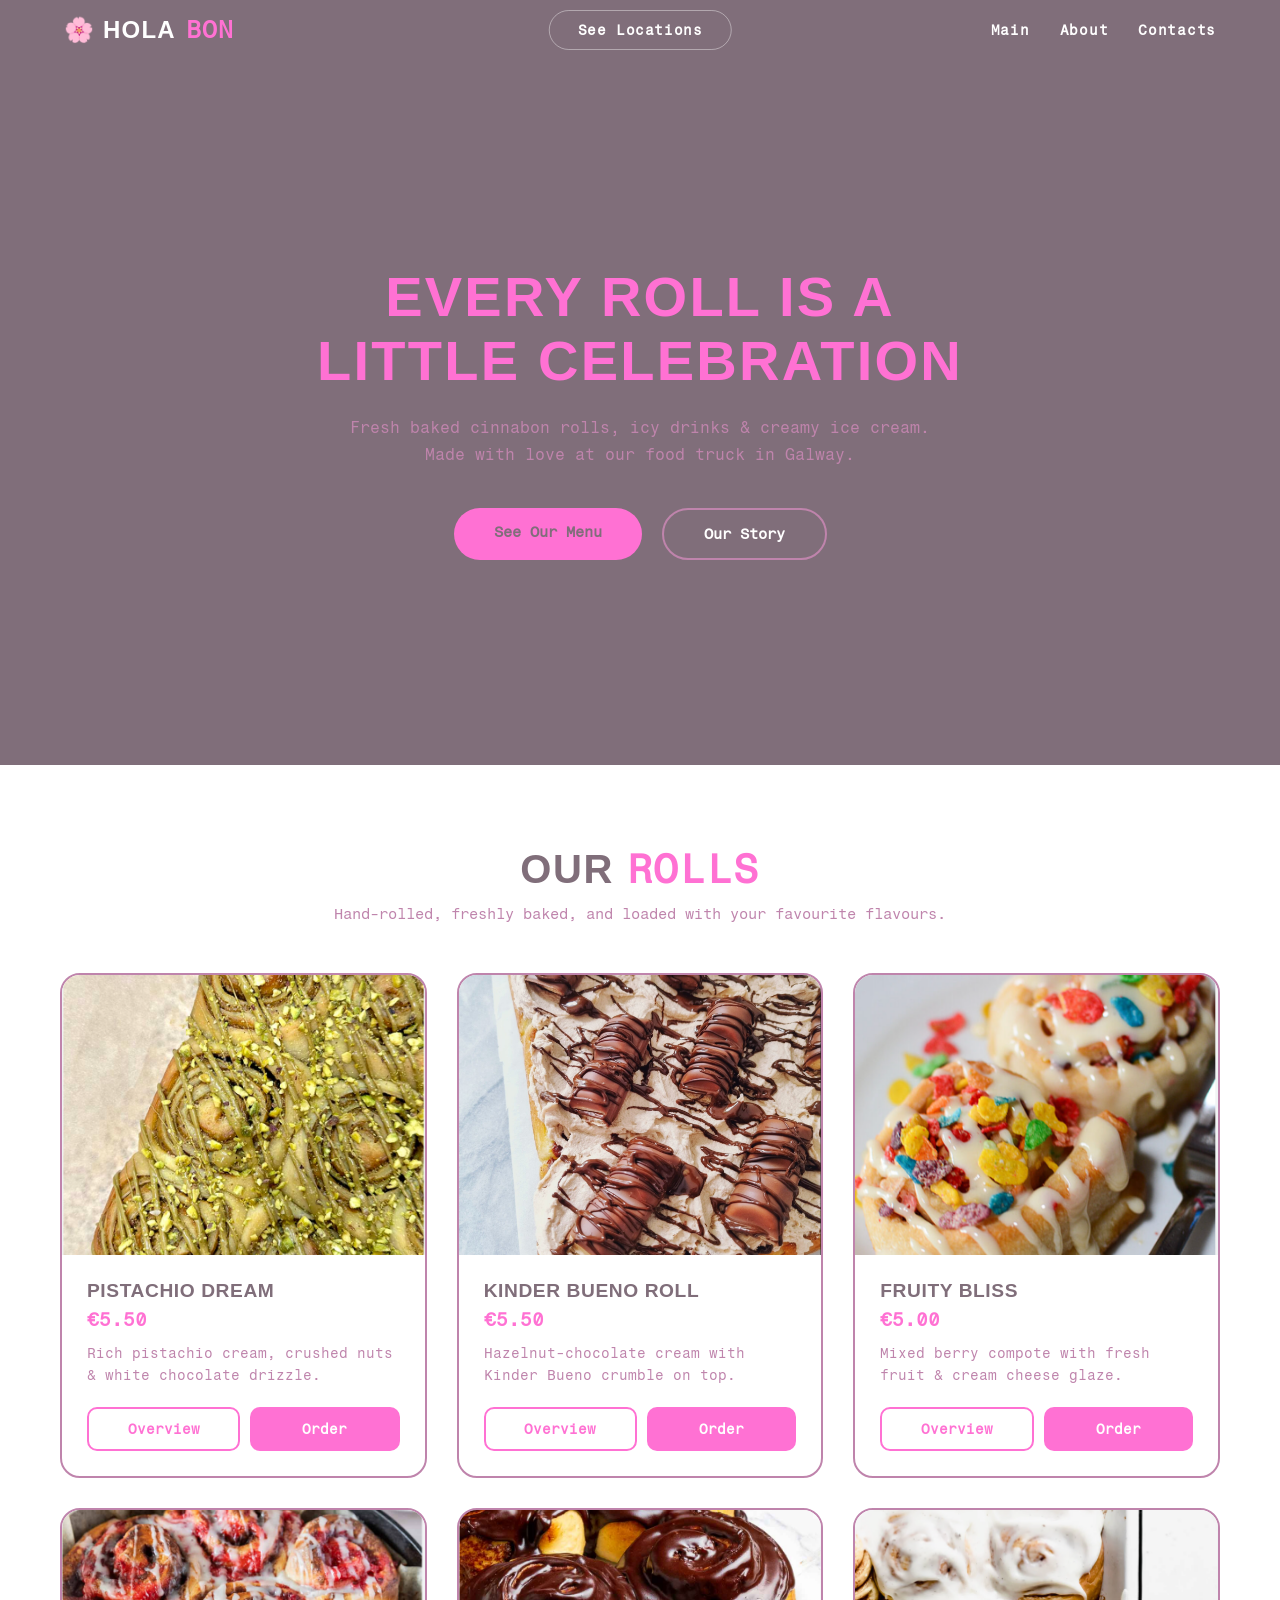
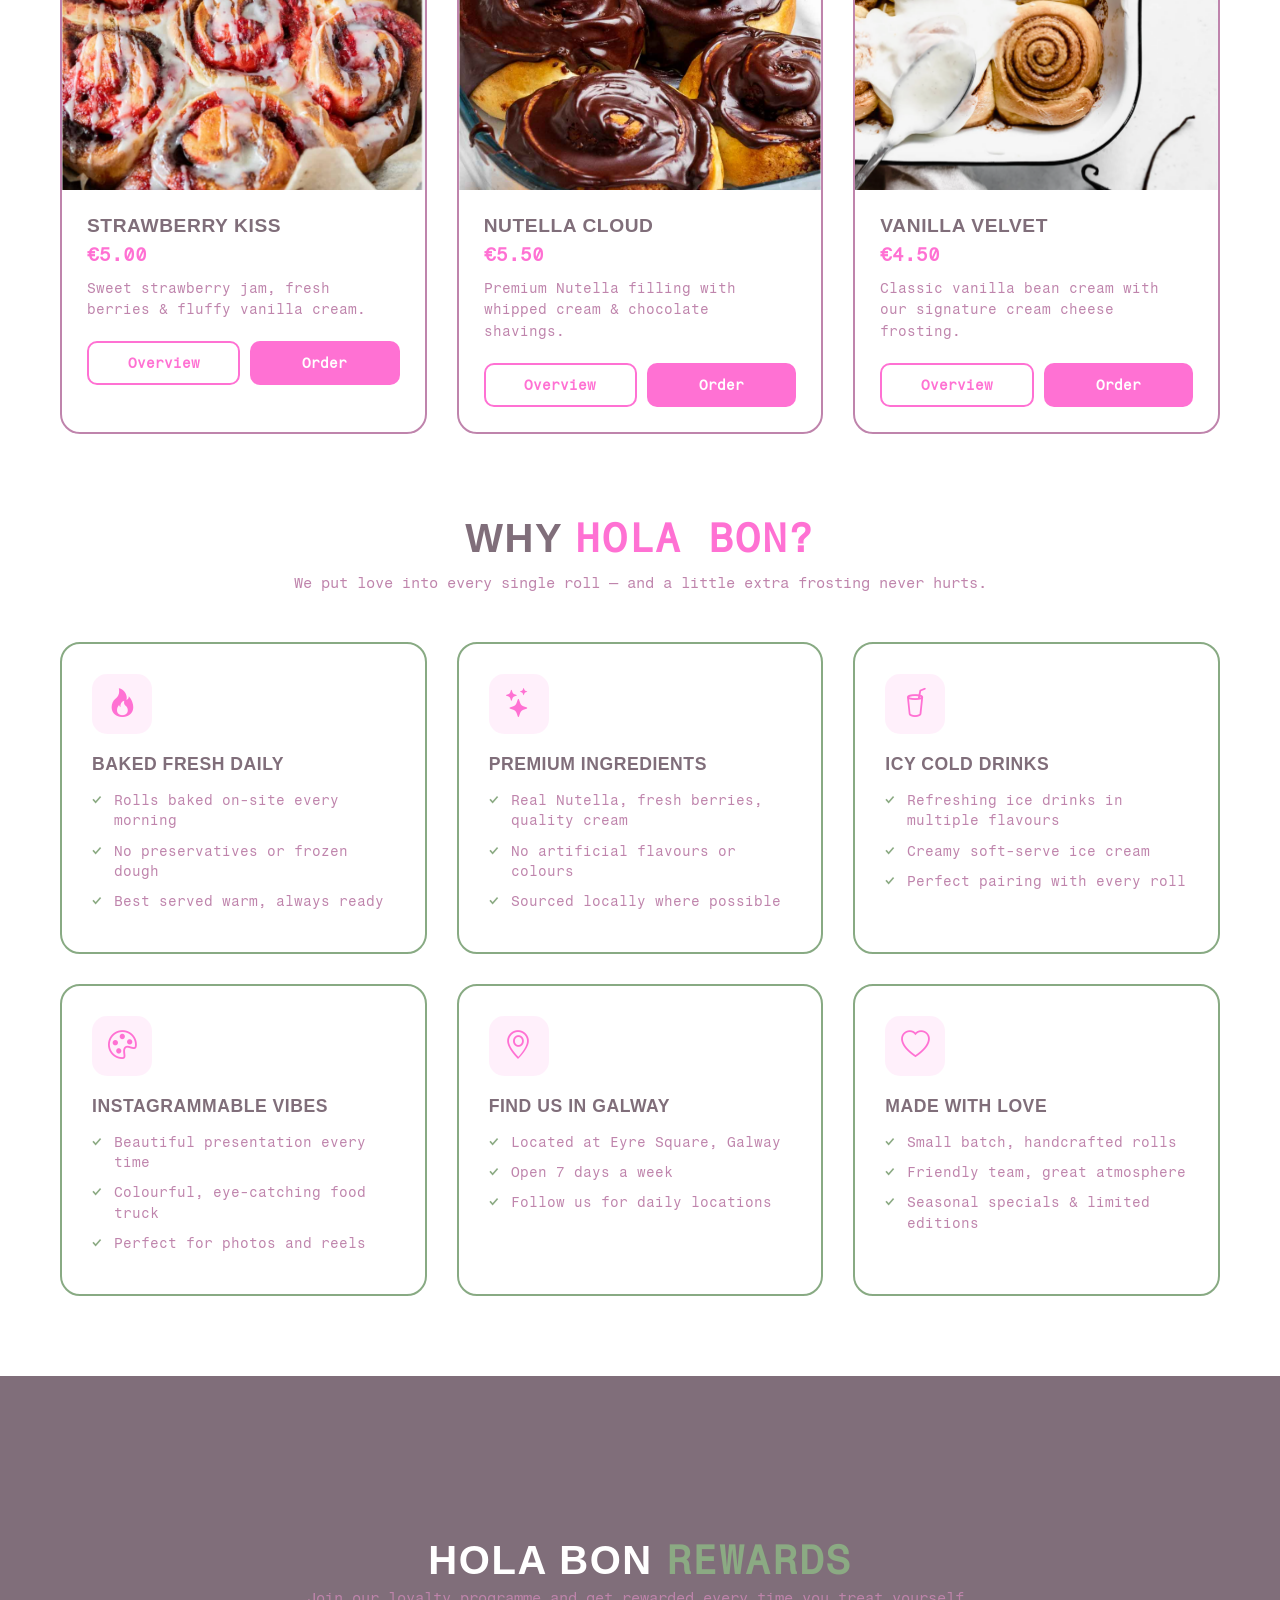
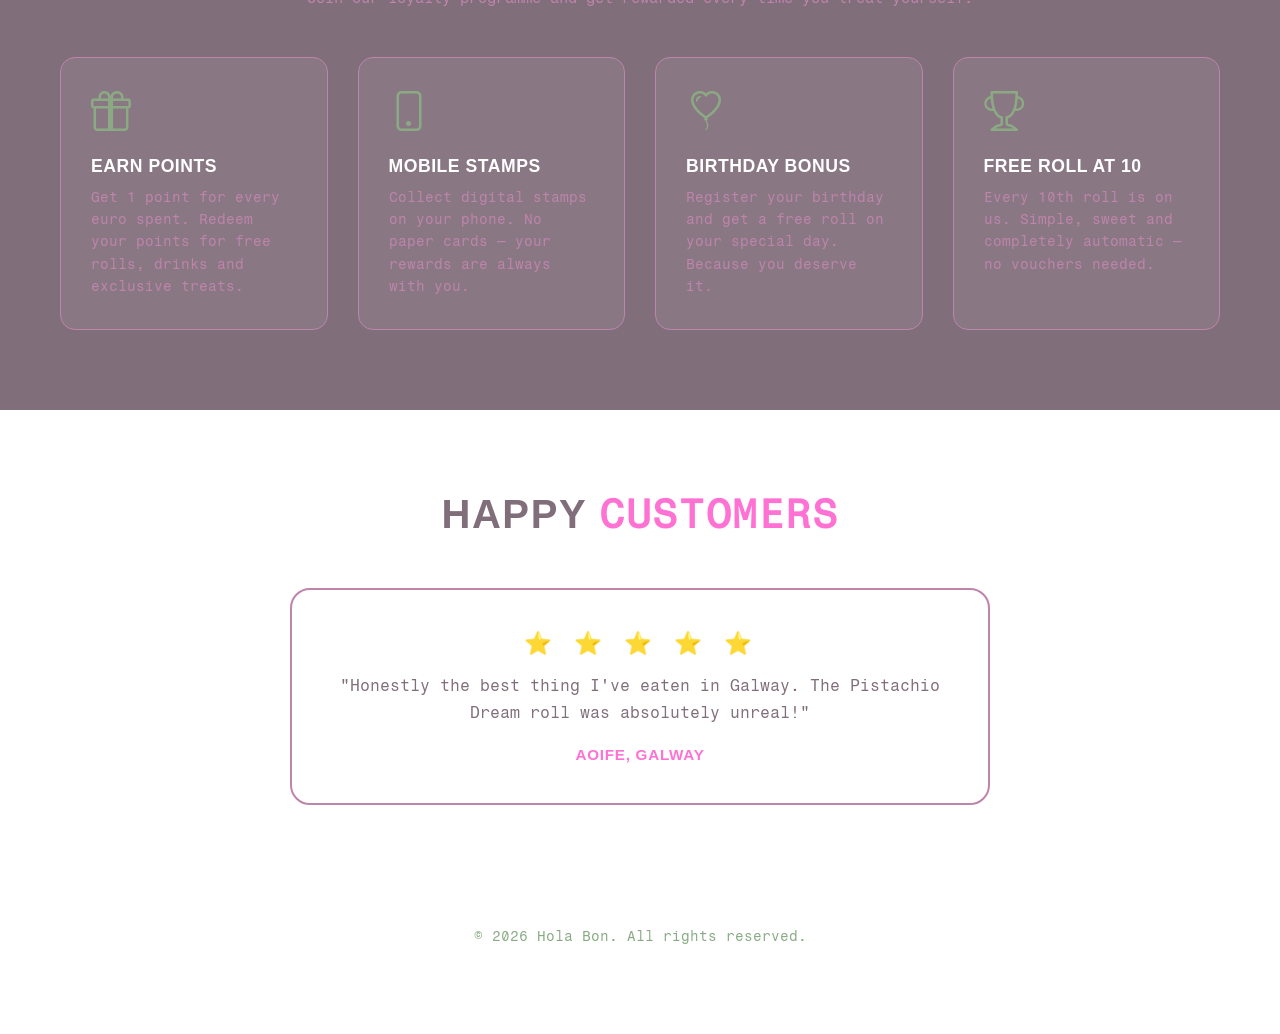
==== index.html @ 3721b779 "first commit" ====
<!DOCTYPE html>
<html lang="en">
<head>
    <meta charset="UTF-8">
    <meta name="viewport" content="width=device-width, initial-scale=1.0">
    <title>Hola Bon</title>
    <link rel="stylesheet" href="css/style.css">
    <link href="https://fonts.googleapis.com/css2?family=Montserrat:wght@300;500;700;900&amp;display=swap" rel="stylesheet">
    <link rel="stylesheet" href="https://cdn.jsdelivr.net/npm/bootstrap-icons@1.11.3/font/bootstrap-icons.css">
</head>
<body>

    <div class="main-site">
        <header>
            <a href="index.html" class="logo">
                🌸 Hola
                <span>Bon</span>
            </a>
            <a href="locations.html" class="btn-locations" id="btn-locations">See Locations</a>
            <nav>
                <a href="index.html" id="nav-home">Main</a>
                <a href="about.html" id="nav-about">About</a>
                <a href="contacts.html" id="nav-contacts">Contacts</a>
            </nav>
        </header>
    </div>

    <div id="home" class="page-section">

        <section class="hero-section">
            <div class="hero-bg-water"></div>
            <div class="hero-content">
                <h1>Every Roll is a<br>Little Celebration</h1>
                <p>Fresh baked cinnabon rolls, icy drinks &amp; creamy ice cream. <br> Made with love at our food truck in Galway.</p>
                <div class="hero-actions">
                    <a href="#catalog" class="btn-primary">See Our Menu</a>
                    <a href="about.html" class="btn-secondary">Our Story</a>
                </div>
            </div>
        </section>

        <section class="container" id="catalog">
            <div class="section-header">
                <h2>Our <span class="text-blue">Rolls</span></h2>
                <p>Hand-rolled, freshly baked, and loaded with your favourite flavours.</p>
            </div>

            <div class="products-grid" id="products-container">

    <div class="product-card fade-up" data-name="Pistachio Dream" data-desc="Our Pistachio Dream roll is filled with a rich pistachio cream and topped with crushed roasted pistachios and a white chocolate drizzle. Inspired by the beloved Middle Eastern flavours, it's indulgent, fragrant, and absolutely irresistible. Baked fresh every morning — best enjoyed warm.">
        <div class="card-media">
            <img src="./images/pistachio.png">
        </div>
        <div class="card-info">
            <h3>Pistachio Dream</h3>
            <div class="price">€5.50</div>
            <p class="desc">Rich pistachio cream, crushed nuts &amp; white chocolate drizzle.</p>
            <div class="card-buttons">
                <button class="btn-outline">Overview</button>
                <button class="btn-fill">Order</button>
            </div>
        </div>
    </div>

    <div class="product-card fade-up" data-name="Kinder Bueno Roll" data-desc="The Kinder Bueno Roll is every chocolate lover's dream. Filled with a smooth hazelnut-chocolate cream and topped with a Kinder Bueno crumble and milk chocolate glaze. It's the perfect blend of crispy, creamy and gooey in every single bite. A crowd favourite at the truck!">
        <div class="card-media">
            <img src="./images/bueno.png">
        </div>
        <div class="card-info">
            <h3>Kinder Bueno Roll</h3>
            <div class="price">€5.50</div>
            <p class="desc">Hazelnut-chocolate cream with Kinder Bueno crumble on top.</p>
            <div class="card-buttons">
                <button class="btn-outline">Overview</button>
                <button class="btn-fill">Order</button>
            </div>
        </div>
    </div>

    <div class="product-card fade-up" data-name="Fruity Bliss" data-desc="Fruity Bliss is a light and refreshing take on the classic cinnabon roll. Filled with a mixed berry compote and topped with a tangy cream cheese glaze and fresh fruit pieces. Perfect for those who prefer something a little less sweet but just as satisfying.">
        <div class="card-media">
            <img src="./images/fruity.png">
        </div>
        <div class="card-info">
            <h3>Fruity Bliss</h3>
            <div class="price">€5.00</div>
            <p class="desc">Mixed berry compote with fresh fruit &amp; cream cheese glaze.</p>
            <div class="card-buttons">
                <button class="btn-outline">Overview</button>
                <button class="btn-fill">Order</button>
            </div>
        </div>
    </div>

    <div class="product-card fade-up" data-name="Strawberry Kiss" data-desc="The Strawberry Kiss roll is filled with a sweet strawberry jam and fresh strawberry pieces, then topped with a fluffy vanilla cream and freeze-dried strawberry dust. Light, fruity and absolutely gorgeous — this one is a real eye-catcher and tastes even better than it looks.">
        <div class="card-media">
            <img src="./images/strawberry.png">
        </div>
        <div class="card-info">
            <h3>Strawberry Kiss</h3>
            <div class="price">€5.00</div>
            <p class="desc">Sweet strawberry jam, fresh berries &amp; fluffy vanilla cream.</p>
            <div class="card-buttons">
                <button class="btn-outline">Overview</button>
                <button class="btn-fill">Order</button>
            </div>
        </div>
    </div>

    <div class="product-card fade-up" data-name="Nutella Cloud" data-desc="The Nutella Cloud is generously filled with premium Nutella and topped with a light whipped cream swirl, chocolate shavings and a final Nutella drizzle. It's warm, melty and impossibly good. If you're a chocolate-hazelnut fan, this one is non-negotiable.">
        <div class="card-media">
            <img src="./images/nutella.png">
        </div>
        <div class="card-info">
            <h3>Nutella Cloud</h3>
            <div class="price">€5.50</div>
            <p class="desc">Premium Nutella filling with whipped cream &amp; chocolate shavings.</p>
            <div class="card-buttons">
                <button class="btn-outline">Overview</button>
                <button class="btn-fill">Order</button>
            </div>
        </div>
    </div>

    <div class="product-card fade-up" data-name="Vanilla Velvet" data-desc="The Vanilla Velvet is our classic signature roll — soft, pillowy dough filled with a smooth vanilla bean cream and finished with a generous pour of our signature cream cheese frosting. Simple, timeless and absolutely delicious. The roll that started it all.">
        <div class="card-media">
            <img src="./images/vanilla.png">
        </div>
        <div class="card-info">
            <h3>Vanilla Velvet</h3>
            <div class="price">€4.50</div>
            <p class="desc">Classic vanilla bean cream with our signature cream cheese frosting.</p>
            <div class="card-buttons">
                <button class="btn-outline">Overview</button>
                <button class="btn-fill">Order</button>
            </div>
        </div>
    </div>

            </div>
        </section>

        <section class="container" style="margin-top: 80px;">
            <div class="section-header">
                <h2>Why <span class="text-blue">Hola Bon?</span></h2>
                <p>We put love into every single roll — and a little extra frosting never hurts.</p>
            </div>

            <div class="advantages-grid">
                <div class="advantage-card fade-up" style="animation-delay: 0.1s;">
                    <div class="icon-box">
                        <i class="bi bi-fire"></i>
                    </div>
                    <h4>Baked Fresh Daily</h4>
                    <ul>
                        <li>Rolls baked on-site every morning</li>
                        <li>No preservatives or frozen dough</li>
                        <li>Best served warm, always ready</li>
                    </ul>
                </div>

                <div class="advantage-card fade-up" style="animation-delay: 0.1s;">
                    <div class="icon-box">
                        <i class="bi bi-stars"></i>
                    </div>
                    <h4>Premium Ingredients</h4>
                    <ul>
                        <li>Real Nutella, fresh berries, quality cream</li>
                        <li>No artificial flavours or colours</li>
                        <li>Sourced locally where possible</li>
                    </ul>
                </div>

                <div class="advantage-card fade-up" style="animation-delay: 0.1s;">
                    <div class="icon-box">
                        <i class="bi bi-cup-straw"></i>
                    </div>
                    <h4>Icy Cold Drinks</h4>
                    <ul>
                        <li>Refreshing ice drinks in multiple flavours</li>
                        <li>Creamy soft-serve ice cream</li>
                        <li>Perfect pairing with every roll</li>
                    </ul>
                </div>

                <div class="advantage-card fade-up" style="animation-delay: 0.1s;">
                    <div class="icon-box">
                        <i class="bi bi-palette"></i>
                    </div>
                    <h4>Instagrammable Vibes</h4>
                    <ul>
                        <li>Beautiful presentation every time</li>
                        <li>Colourful, eye-catching food truck</li>
                        <li>Perfect for photos and reels</li>
                    </ul>
                </div>

                <div class="advantage-card fade-up" style="animation-delay: 0.1s;">
                    <div class="icon-box">
                        <i class="bi bi-geo-alt"></i>
                    </div>
                    <h4>Find Us in Galway</h4>
                    <ul>
                        <li>Located at Eyre Square, Galway</li>
                        <li>Open 7 days a week</li>
                        <li>Follow us for daily locations</li>
                    </ul>
                </div>

                <div class="advantage-card fade-up" style="animation-delay: 0.1s;">
                    <div class="icon-box">
                        <i class="bi bi-heart"></i>
                    </div>
                    <h4>Made with Love</h4>
                    <ul>
                        <li>Small batch, handcrafted rolls</li>
                        <li>Friendly team, great atmosphere</li>
                        <li>Seasonal specials &amp; limited editions</li>
                    </ul>
                </div>
            </div>
        </section>

        <section class="crm-section">
            <div class="container">
                <div class="section-header text-white">
                    <h2>Hola Bon <span class="text-neon">Rewards</span></h2>
                    <p>Join our loyalty programme and get rewarded every time you treat yourself.</p>
                </div>

                <div class="crm-features">
                    <div class="crm-card">
                        <i class="bi bi-gift"></i>
                        <h4>Earn Points</h4>
                        <p>Get 1 point for every euro spent. Redeem your points for free rolls, drinks and exclusive treats.</p>
                    </div>

                    <div class="crm-card">
                        <i class="bi bi-phone"></i>
                        <h4>Mobile Stamps</h4>
                        <p>Collect digital stamps on your phone. No paper cards — your rewards are always with you.</p>
                    </div>

                    <div class="crm-card">
                        <i class="bi bi-balloon-heart"></i>
                        <h4>Birthday Bonus</h4>
                        <p>Register your birthday and get a free roll on your special day. Because you deserve it.</p>
                    </div>

                    <div class="crm-card">
                        <i class="bi bi-trophy"></i>
                        <h4>Free Roll at 10</h4>
                        <p>Every 10th roll is on us. Simple, sweet and completely automatic — no vouchers needed.</p>
                    </div>
                </div>
            </div>
        </section>

        <section class="container" style="margin-bottom: 80px;">
            <div class="section-header">
                 <h2>Happy <span class="text-blue">Customers</span></h2>
            </div>

            <div class="reviews-container">

                 <div class="review-item active">
                     <div class="stars">⭐ ⭐ ⭐ ⭐ ⭐</div>
                     <p>"Honestly the best thing I've eaten in Galway. The Pistachio Dream roll was absolutely unreal!"</p>
                     <h5>Aoife, Galway</h5>
                 </div>

                 <div class="review-item">
                     <div class="stars">⭐ ⭐ ⭐ ⭐ ⭐</div>
                     <p>"The Kinder Bueno roll is something else. I've been back three times this week and not sorry about it."</p>
                     <h5>Ciarán, Galway</h5>
                 </div>

                 <div class="review-item">
                     <div class="stars">⭐ ⭐ ⭐ ⭐ ⭐</div>
                     <p>"Gorgeous food truck, gorgeous rolls. The Nutella Cloud with an iced drink is the perfect combo."</p>
                     <h5>Emma, Dublin</h5>
                 </div>

                 <div class="review-item">
                     <div class="stars">⭐ ⭐ ⭐ ⭐ ⭐</div>
                     <p>"Tried the Strawberry Kiss on a whim — now I dream about it. 10/10 would recommend to everyone."</p>
                     <h5>Liam, Limerick</h5>
                 </div>

                 <div class="review-item">
                     <div class="stars">⭐ ⭐ ⭐ ⭐ ⭐</div>
                     <p>"The friendliest food truck in Ireland. Rolls are fresh, warm and the ice cream is perfect on a summer day."</p>
                     <h5>Sophie, Cork</h5>
                 </div>

            </div>
        </section>

        <footer>
            <p>© 2026 Hola Bon. All rights reserved.</p>
        </footer>
    </div>


<!-- OVERVIEW MODAL -->
<div class="modal-overlay" id="overviewModal">
    <div class="modal-box">
        <button class="modal-close">&times;</button>
        <h2>Roll Overview</h2>
        <p>Loading flavour details...</p>
        <button class="modal-main-btn modal-close-btn">Close</button>
    </div>
</div>

<!-- ORDER MODAL -->
<div class="modal-overlay" id="buyModal">
    <div class="modal-box">
        <button class="modal-close">&times;</button>
        <h2>Pre-order</h2>
        <h3>Pistachio Dream</h3>

        <form id="orderForm">
            <label>Name:</label>
            <input type="text" id="name" placeholder="Enter your name">

            <label>Phone number:</label>
            <input type="tel" id="phone" placeholder="+353...">

            <label>City:</label>
            <input type="text" id="city" placeholder="Enter your city">

            <button type="submit" class="modal-main-btn">Send order</button>
        </form>
    </div>
</div>

<script src="js/header.js"></script>
<script src="js/javaScript.js"></script>
</body>
</html>
---- css/style.css ----
/*
Project: Hola Bon Website
File: style.css
*/

/* ===== FONTS ===== */
/* Fragment Mono — body font (Google Fonts) */
@import url('https://fonts.googleapis.com/css2?family=Fragment+Mono&display=swap');

/*
  Trade Gothic LT — heading font.
  Not on Google Fonts. Load via Adobe Fonts / @font-face,
  or replace 'Trade Gothic LT' below with your hosted version.
  Fallback stack: Franklin Gothic Medium → Arial Narrow → Arial.
*/

/* ===== CSS VARIABLES ===== */
:root {
    --pink:  #FF71D3;
    --green: #8BAA83;
    --mauve: #BF84AC;
    --sage:  #88AA83;
    --dark:  #806E7A;
    --white: #ffffff;
    --bg:    #ffffff;
}


/* ===== GENERAL RESET ===== */
* {
    font-family: 'Fragment Mono', monospace;
    font-style: normal;
    margin: 0;
    padding: 0;
    box-sizing: border-box;
}

h1, h2, h3, h4, h5, h6 {
    font-family: 'Trade Gothic LT', 'Franklin Gothic Medium', 'Arial Narrow', Arial, sans-serif;
    font-style: normal;
}

body {
    background-color: var(--bg);
    color: var(--dark);
    padding-bottom: 50px;
}


/* ===== HEADER AND LOGO ===== */
.logo {
    display: flex;
    align-items: center;
    gap: 10px;
    font-family: 'Trade Gothic LT', 'Franklin Gothic Medium', 'Arial Narrow', Arial, sans-serif;
    font-size: 1.5rem;
    font-weight: 900;
    font-style: normal;
    text-transform: uppercase;
    letter-spacing: 0.05em;
    text-decoration: none;
    color: inherit;
    cursor: pointer;
}

.logo-img {
    height: 40px;
    width: auto;
}

.logo span {
    color: var(--pink);
}

header {
    position: fixed;
    background: var(--dark);
    border-bottom: 2px solid transparent;
    transition: background 0.3s, border-color 0.3s;
    display: flex;
    justify-content: space-between;
    padding: 15px 5%;
    align-items: center;
    z-index: 100;
    width: 100%;
}


/* ===== HEADER LOCATION BUTTON ===== */
.btn-locations {
    position: absolute;
    left: 50%;
    transform: translateX(-50%);
    font-family: 'Fragment Mono', monospace;
    font-style: normal;
    font-weight: 800;
    font-size: 0.9rem;
    letter-spacing: 0.04em;
    color: var(--dark);
    text-decoration: none;
    border: 1.5px solid var(--mauve);
    border-radius: 50px;
    padding: 10px 28px;
    transition: 0.3s;
}

.btn-locations:hover {
    background: var(--pink);
    border-color: var(--pink);
    color: var(--white);
}


/* ===== NAVIGATION ===== */
nav {
    display: block;
}

nav a {
    margin-left: 20px;
    text-decoration: none;
    font-family: 'Fragment Mono', monospace;
    font-style: normal;
    font-weight: 600;
    font-size: 0.9rem;
    letter-spacing: 0.05em;
    transition: 0.2s;
    color: var(--dark);
}

nav a:hover {
    color: var(--pink);
    transition: 0.2s ease-in-out;
}


/* ===== HERO SECTION ===== */
.hero-section {
    min-height: 85vh;
    display: flex;
    align-items: center;
    justify-content: center;
    text-align: center;
    position: relative;
    overflow: hidden;
    background: var(--dark);
    color: var(--white);
    padding: 120px 20px 60px;
}

/* Background element — solid, no gradient */
.hero-bg-water {
    display: none;
}

.hero-content {
    position: relative;
}

.hero-content h1 {
    font-family: 'Trade Gothic LT', 'Franklin Gothic Medium', 'Arial Narrow', Arial, sans-serif;
    font-style: normal;
    color: var(--pink);
    font-size: 3.5rem;
    font-weight: 900;
    line-height: 1.15;
    text-transform: uppercase;
    letter-spacing: 0.04em;
    margin-bottom: 20px;
}

.hero-content p {
    font-family: 'Fragment Mono', monospace;
    font-style: normal;
    font-size: 1rem;
    margin-bottom: 40px;
    color: var(--mauve);
    line-height: 1.7;
}

.hero-actions {
    display: flex;
    gap: 20px;
    justify-content: center;
    flex-wrap: wrap;
}


/* ===== BUTTONS ===== */
.btn-primary {
    background: var(--pink);
    color: var(--dark);
    border: none;
    padding: 15px 40px;
    border-radius: 50px;
    font-family: 'Fragment Mono', monospace;
    font-style: normal;
    font-weight: 700;
    font-size: 0.95rem;
    transition: 0.3s;
    cursor: pointer;
}

.btn-primary:hover {
    background: var(--green);
    color: var(--dark);
    transform: translateY(-3px);
}

.btn-secondary {
    background: transparent;
    border: 2px solid var(--mauve);
    color: var(--white);
    padding: 15px 40px;
    border-radius: 50px;
    font-family: 'Fragment Mono', monospace;
    font-style: normal;
    font-weight: 700;
    font-size: 0.95rem;
    transition: 0.3s;
    cursor: pointer;
}

.btn-secondary:hover {
    background: var(--mauve);
    color: var(--white);
}


/* ===== PAGE CONTAINER AND HEADINGS ===== */
.container {
    max-width: 1200px;
    margin: 0 auto;
    padding: 0 20px;
}

.section-header {
    text-align: center;
    margin: 80px 0 50px;
}

.section-header h2 {
    font-family: 'Trade Gothic LT', 'Franklin Gothic Medium', 'Arial Narrow', Arial, sans-serif;
    font-style: normal;
    font-size: 2.5rem;
    font-weight: 800;
    color: var(--dark);
    margin-bottom: 12px;
    text-transform: uppercase;
    letter-spacing: 0.04em;
}

.section-header p {
    font-family: 'Fragment Mono', monospace;
    font-style: normal;
    color: var(--mauve);
    font-size: 0.95rem;
}

.text-blue {
    color: var(--pink);
}


/* ===== PAGE STRUCTURE ===== */
.page-section {
    display: block;
    padding-top: 0;
}


/* ===== ANIMATION ===== */
@keyframes fadeInUp {
    from {
        opacity: 0;
        transform: translateY(30px);
    }
    to {
        opacity: 1;
        transform: translateY(0);
    }
}

.fade-up {
    animation: fadeInUp 0.8s ease forwards;
}


/* ===== PRODUCT CARDS ===== */
.products-grid {
    display: grid;
    gap: 30px;
    grid-template-columns: repeat(auto-fit, minmax(280px, 1fr));
}

.product-card {
    background: var(--white);
    border-radius: 20px;
    overflow: hidden;
    border: 2px solid var(--mauve);
    transition: 0.3s;
    position: relative;
}

.product-card:hover {
    border-color: var(--pink);
    transform: translateY(-4px);
}

.card-media {
    height: 280px;
    background: #f9f0f6;
    position: relative;
    overflow: hidden;
}

.card-media img {
    width: 100%;
    height: 100%;
    object-fit: cover;
}

.card-info {
    padding: 25px;
}

.card-info h3 {
    font-family: 'Trade Gothic LT', 'Franklin Gothic Medium', 'Arial Narrow', Arial, sans-serif;
    font-style: normal;
    font-size: 1.2rem;
    font-weight: 700;
    text-transform: uppercase;
    letter-spacing: 0.03em;
    margin-bottom: 6px;
    color: var(--dark);
}

.price {
    font-family: 'Fragment Mono', monospace;
    font-style: normal;
    color: var(--pink);
    font-weight: 800;
    font-size: 1.2rem;
    margin-bottom: 12px;
}

.desc {
    font-family: 'Fragment Mono', monospace;
    font-style: normal;
    font-size: 0.85rem;
    color: var(--mauve);
    margin-bottom: 20px;
    line-height: 1.6;
}

.card-buttons {
    display: flex;
    gap: 10px;
}

.card-buttons button {
    flex: 1;
    border-radius: 10px;
    cursor: pointer;
    font-family: 'Fragment Mono', monospace;
    font-style: normal;
    font-size: 0.85rem;
    font-weight: 700;
}

.btn-outline {
    background: transparent;
    border: 2px solid var(--pink);
    color: var(--pink);
    padding: 12px 20px;
    font-weight: 700;
    transition: 0.3s;
}

.btn-outline:hover {
    background: var(--pink);
    color: var(--white);
}

.btn-fill {
    background: var(--pink);
    color: var(--white);
    border: none;
    padding: 12px 20px;
    font-weight: 700;
    transition: 0.3s;
}

.btn-fill:hover {
    background: var(--green);
    color: var(--dark);
}


/* ===== ADVANTAGES SECTION ===== */
.advantages-grid {
    display: grid;
    grid-template-columns: repeat(auto-fit, minmax(320px, 1fr));
    gap: 30px;
}

.advantage-card {
    background: var(--white);
    padding: 30px;
    border-radius: 20px;
    border: 2px solid var(--sage);
    transition: 0.3s;
}

.advantage-card:hover {
    border-color: var(--pink);
}

i {
    font-size: 1.8rem;
    color: var(--pink);
}

.icon-box {
    width: 60px;
    height: 60px;
    background: rgba(255, 113, 211, 0.1);
    border-radius: 15px;
    display: flex;
    align-items: center;
    justify-content: center;
    margin-bottom: 20px;
}

.advantage-card h4 {
    font-family: 'Trade Gothic LT', 'Franklin Gothic Medium', 'Arial Narrow', Arial, sans-serif;
    font-style: normal;
    font-size: 1.1rem;
    font-weight: 700;
    text-transform: uppercase;
    letter-spacing: 0.03em;
    margin-bottom: 15px;
    color: var(--dark);
}

.advantage-card ul {
    list-style: none;
    padding: 0;
}

.advantage-card li {
    position: relative;
    padding-left: 22px;
    margin-bottom: 10px;
    font-family: 'Fragment Mono', monospace;
    font-style: normal;
    color: var(--mauve);
    font-size: 0.85rem;
    line-height: 1.5;
}

.advantage-card li::before {
    content: '✓';
    position: absolute;
    left: 0;
    top: 0;
    color: var(--green);
    font-weight: bold;
}


/* ===== LOYALTY / REWARDS SECTION ===== */
.crm-section {
    background: var(--dark);
    padding: 80px 20px;
    margin-top: 80px;
}

.crm-section h2 {
    font-family: 'Trade Gothic LT', 'Franklin Gothic Medium', 'Arial Narrow', Arial, sans-serif;
    font-style: normal;
    color: var(--white);
    margin-bottom: 5px;
    text-transform: uppercase;
    letter-spacing: 0.04em;
}

.text-neon {
    color: var(--green);
}

.text-white {
    color: var(--white);
}

.text-white p {
    color: var(--mauve);
}

.crm-features {
    display: grid;
    grid-template-columns: repeat(auto-fit, minmax(250px, 1fr));
    gap: 30px;
    margin-top: 50px;
}

.crm-card {
    background: rgba(255, 255, 255, 0.07);
    padding: 30px;
    border-radius: 15px;
    border: 1px solid var(--mauve);
    transition: 0.3s;
}

.crm-card:hover {
    border-color: var(--green);
    background: rgba(255, 255, 255, 0.1);
}

.crm-card i {
    font-size: 2.5rem;
    color: var(--green);
    margin-bottom: 20px;
    display: block;
}

.crm-card h4 {
    font-family: 'Trade Gothic LT', 'Franklin Gothic Medium', 'Arial Narrow', Arial, sans-serif;
    font-style: normal;
    color: var(--white);
    margin-bottom: 10px;
    font-size: 1.1rem;
    text-transform: uppercase;
    letter-spacing: 0.03em;
}

.crm-card p {
    font-family: 'Fragment Mono', monospace;
    font-style: normal;
    color: var(--mauve);
    font-size: 0.875rem;
    line-height: 1.6;
}


/* ===== REVIEWS ===== */
.reviews-container {
    display: flex;
    flex-direction: column;
    align-items: center;
    gap: 20px;
    position: relative;
    min-height: 220px;
}

.review-item {
    display: none;
    background: var(--white);
    padding: 40px;
    border-radius: 20px;
    border: 2px solid var(--mauve);
    max-width: 700px;
    width: 100%;
    text-align: center;
    position: absolute;
    opacity: 0;
    filter: blur(6px);
    transition: opacity 0.8s ease, filter 0.8s ease;
}

.review-item.active {
    display: block;
    opacity: 1;
    filter: blur(0);
    position: relative;
    animation: fadeInUp 0.5s;
}

.stars {
    color: var(--pink);
    font-size: 1.4rem;
    margin-bottom: 15px;
    letter-spacing: 4px;
}

.review-item p {
    font-family: 'Fragment Mono', monospace;
    font-style: normal;
    font-size: 1rem;
    color: var(--dark);
    margin-bottom: 20px;
    line-height: 1.7;
}

.review-item h5 {
    font-family: 'Trade Gothic LT', 'Franklin Gothic Medium', 'Arial Narrow', Arial, sans-serif;
    font-style: normal;
    color: var(--pink);
    font-weight: 700;
    font-size: 0.95rem;
    text-transform: uppercase;
    letter-spacing: 0.05em;
}


/* ===== HEADER SCROLL STATES ===== */
header .logo {
    color: var(--white);
    transition: color 0.3s;
}

header nav a {
    color: var(--white);
}

header .btn-locations {
    color: var(--white);
    border-color: rgba(255, 255, 255, 0.4);
}

header.scrolled {
    background: var(--white);
    border-bottom: 2px solid var(--pink);
}

header.scrolled .logo {
    color: var(--dark);
}

header.scrolled nav a {
    color: var(--dark);
}

header.scrolled nav a:hover {
    color: var(--pink);
}

header.scrolled .btn-locations {
    color: var(--dark);
    border-color: var(--mauve);
}

header.scrolled .btn-locations:hover {
    background: var(--pink);
    border-color: var(--pink);
    color: var(--white);
}


/* ===== FOOTER ===== */
footer {
    text-align: center;
    padding: 40px;
    font-family: 'Fragment Mono', monospace;
    font-style: normal;
    color: var(--sage);
    font-size: 0.85rem;
    margin-top: auto;
}


/* ===== MODAL WINDOWS ===== */
.modal-overlay {
    display: none;
    position: fixed;
    inset: 0;
    background: rgba(128, 110, 122, 0.82);
    backdrop-filter: blur(6px);
    z-index: 1000;
    justify-content: center;
    align-items: center;
    padding: 20px;
}

.modal-overlay.active {
    display: flex;
}

.modal-box {
    background: var(--white);
    max-width: 520px;
    width: 100%;
    padding: 40px;
    border-radius: 22px;
    border: 2px solid var(--pink);
    position: relative;
    box-shadow: 0 20px 60px rgba(255, 113, 211, 0.2);
    animation: modalFade 0.4s ease;
}

@keyframes modalFade {
    from {
        opacity: 0;
        transform: scale(0.95);
        filter: blur(5px);
    }
    to {
        opacity: 1;
        transform: scale(1);
        filter: blur(0);
    }
}

.modal-close {
    position: absolute;
    right: 25px;
    top: 20px;
    border: none;
    background: none;
    font-size: 2rem;
    font-weight: 700;
    color: var(--dark);
    cursor: pointer;
}

.modal-box h2 {
    font-family: 'Trade Gothic LT', 'Franklin Gothic Medium', 'Arial Narrow', Arial, sans-serif;
    font-style: normal;
    color: var(--dark);
    font-size: 1.8rem;
    text-transform: uppercase;
    letter-spacing: 0.04em;
    margin-bottom: 10px;
}

.modal-box h3 {
    font-family: 'Trade Gothic LT', 'Franklin Gothic Medium', 'Arial Narrow', Arial, sans-serif;
    font-style: normal;
    color: var(--pink);
    text-transform: uppercase;
    letter-spacing: 0.03em;
    margin-bottom: 25px;
}

.modal-box p {
    font-family: 'Fragment Mono', monospace;
    font-style: normal;
    color: var(--mauve);
    font-size: 0.95rem;
    line-height: 1.7;
    margin-bottom: 30px;
}


/* ===== ORDER FORM ===== */
#orderForm {
    display: flex;
    flex-direction: column;
    gap: 12px;
}

#orderForm label {
    font-family: 'Fragment Mono', monospace;
    font-style: normal;
    font-weight: 600;
    font-size: 0.85rem;
    color: var(--dark);
}

#orderForm input {
    padding: 14px;
    border-radius: 10px;
    border: 1px solid var(--mauve);
    font-family: 'Fragment Mono', monospace;
    font-style: normal;
    font-size: 0.9rem;
    color: var(--dark);
    outline: none;
}

#orderForm input:focus {
    border-color: var(--pink);
    box-shadow: 0 0 0 3px rgba(255, 113, 211, 0.15);
}

.modal-main-btn {
    display: block;
    width: 100%;
    text-align: center;
    background: var(--pink);
    color: var(--white);
    border: none;
    padding: 16px;
    border-radius: 50px;
    font-family: 'Fragment Mono', monospace;
    font-style: normal;
    font-weight: 700;
    font-size: 0.95rem;
    text-decoration: none;
    margin-top: 20px;
    cursor: pointer;
    transition: 0.3s;
}

.modal-main-btn:hover {
    background: var(--green);
    color: var(--dark);
    transform: translateY(-2px);
}


/* ===== SMOOTH SCROLL ===== */
html {
    scroll-behavior: smooth;
}

.btn-primary,
.btn-secondary {
    text-decoration: none;
    display: inline-block;
}
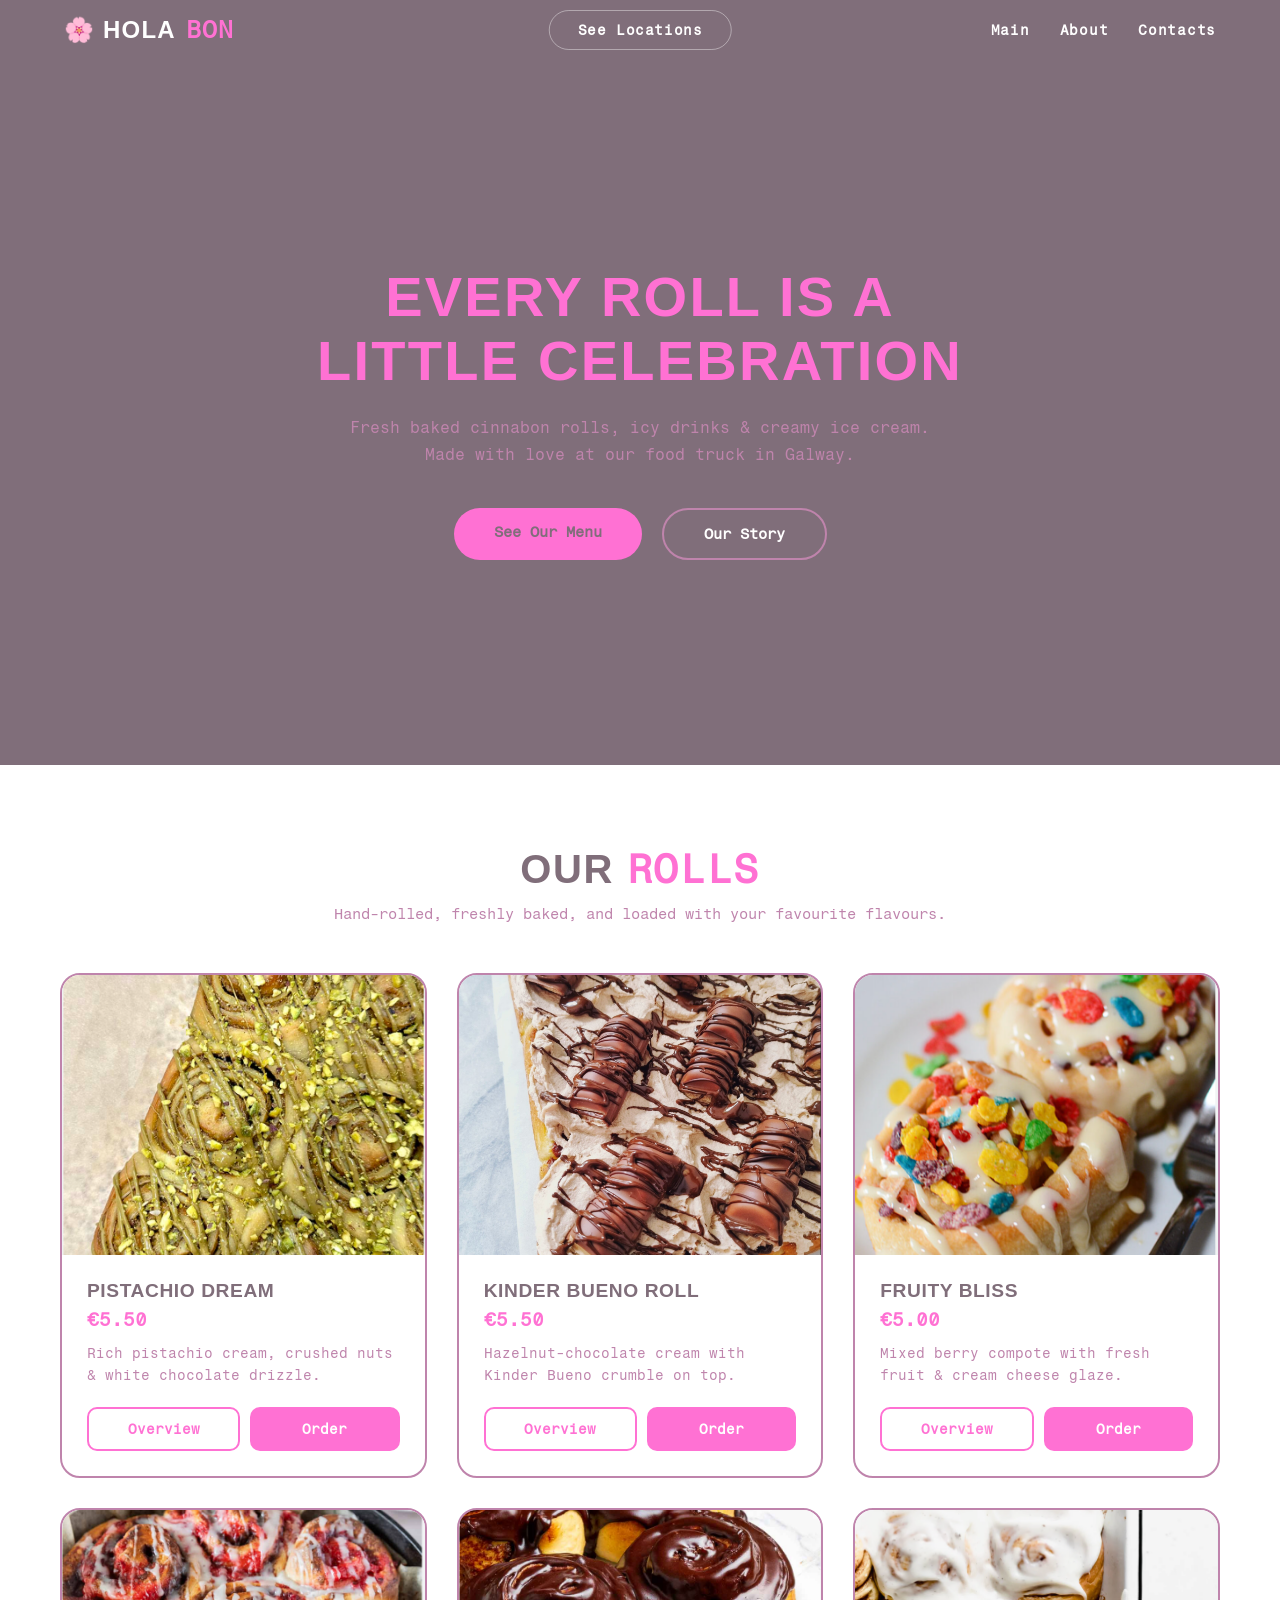
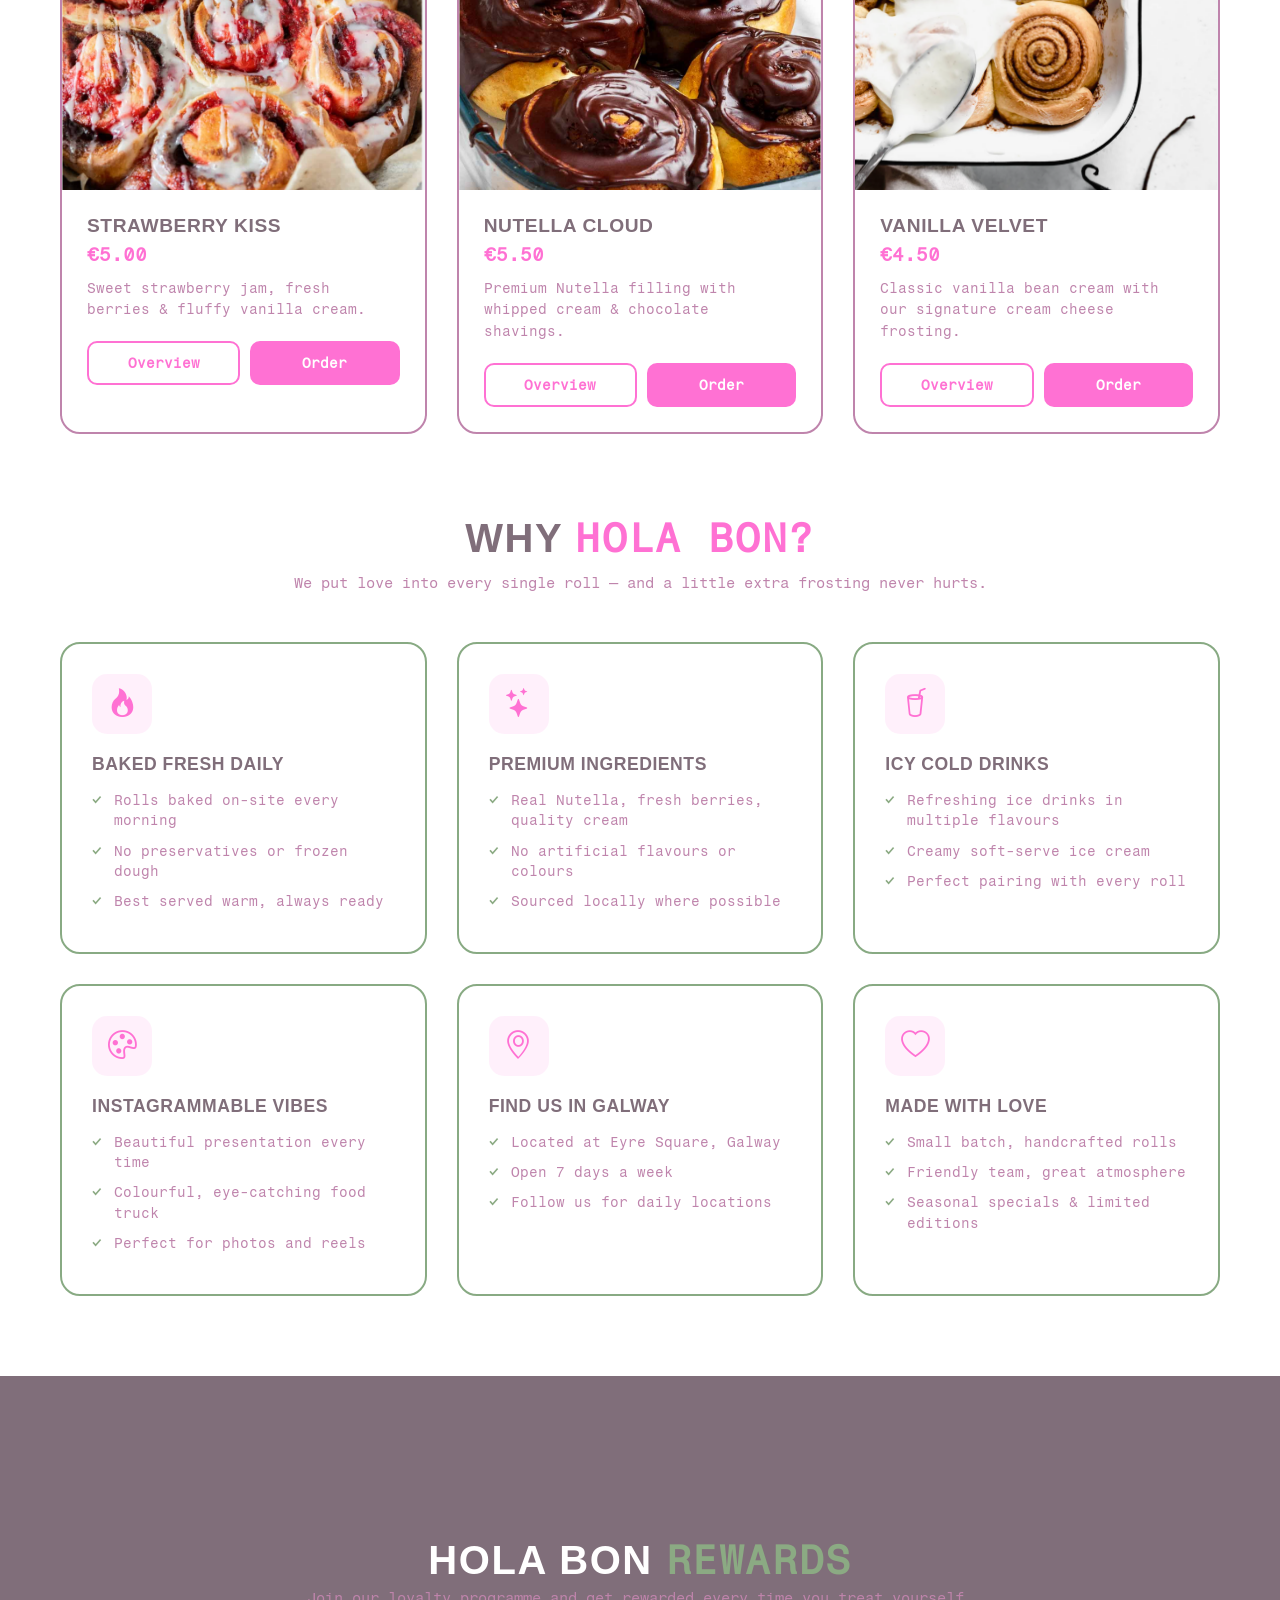
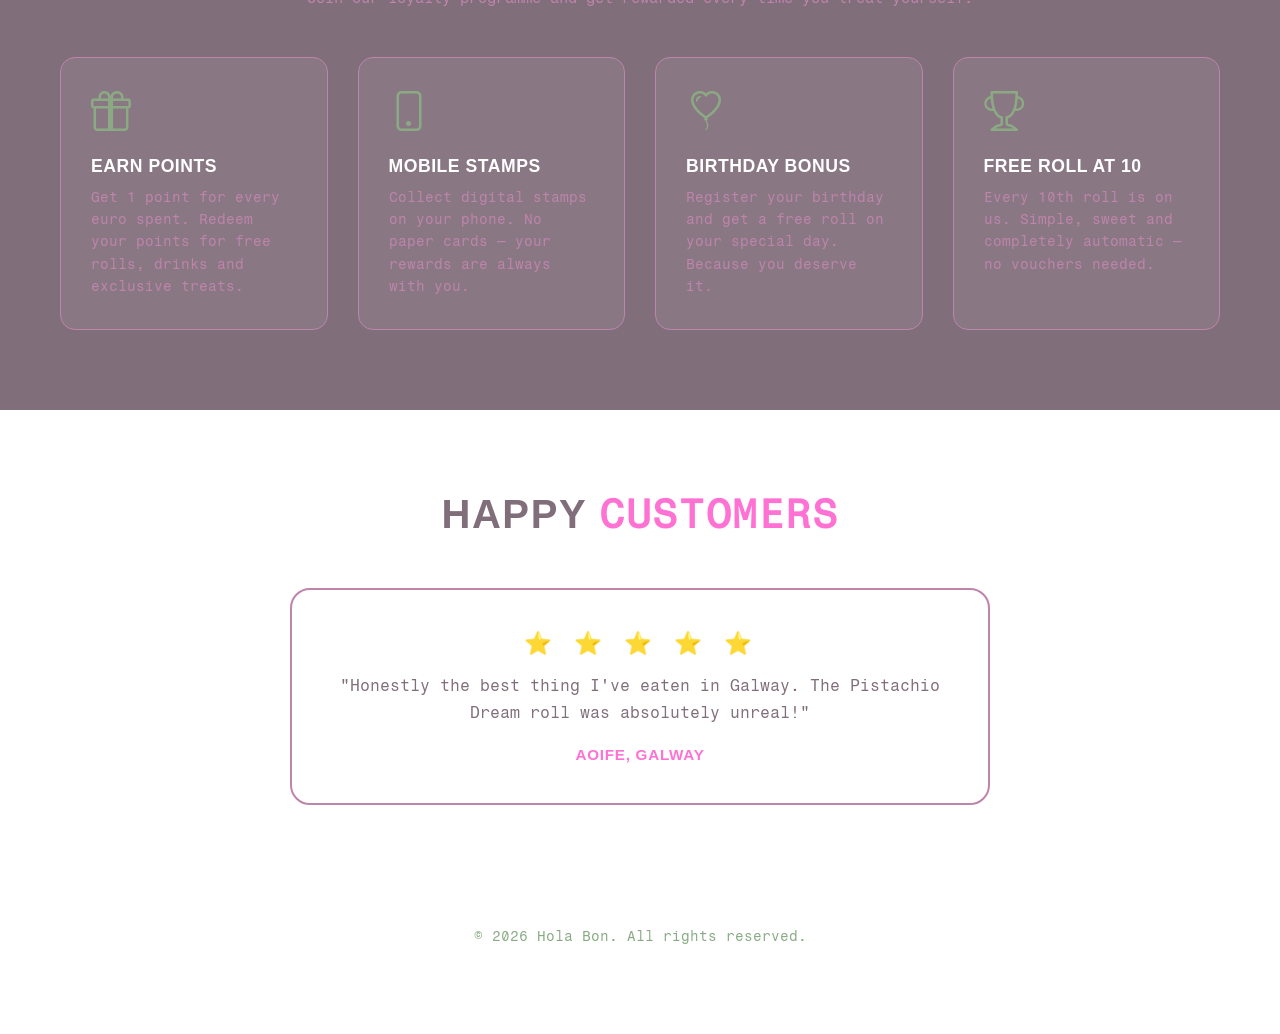
==== commit 1ad68bc1: "website is adapted for mobile phones now" ====
--- a/index.html
+++ b/index.html
@@ -22,6 +22,11 @@
                 <a href="about.html" id="nav-about">About</a>
                 <a href="contacts.html" id="nav-contacts">Contacts</a>
             </nav>
+            <button class="hamburger" id="hamburger" aria-label="Menu">
+                <span></span>
+                <span></span>
+                <span></span>
+            </button>
         </header>
     </div>
 
--- a/css/style.css
+++ b/css/style.css
@@ -809,3 +809,185 @@
     text-decoration: none;
     display: inline-block;
 }
+
+
+/* ===== HAMBURGER (hidden on desktop) ===== */
+.hamburger {
+    display: none;
+}
+
+
+/* ===== MOBILE RESPONSIVE ===== */
+@media (max-width: 768px) {
+
+    body.no-scroll {
+        overflow: hidden;
+    }
+
+    /* --- Header --- */
+    header {
+        padding: 12px 5%;
+    }
+
+    .logo {
+        font-size: 1.1rem;
+        flex-wrap: wrap;
+        gap: 0px 5px;
+        max-width: 80px;
+        line-height: 1.3;
+    }
+
+    /* --- Hamburger button --- */
+    .hamburger {
+        display: flex;
+        flex-direction: column;
+        justify-content: center;
+        gap: 5px;
+        background: none;
+        border: none;
+        cursor: pointer;
+        padding: 5px;
+        z-index: 200;
+    }
+
+    .hamburger span {
+        display: block;
+        width: 24px;
+        height: 2px;
+        background: var(--white);
+        transition: 0.3s;
+        border-radius: 2px;
+    }
+
+    header.scrolled .hamburger span {
+        background: var(--dark);
+    }
+
+    .hamburger.active span {
+        background: var(--white) !important;
+    }
+
+    .hamburger.active span:nth-child(1) {
+        transform: rotate(45deg) translate(5px, 5px);
+    }
+
+    .hamburger.active span:nth-child(2) {
+        opacity: 0;
+    }
+
+    .hamburger.active span:nth-child(3) {
+        transform: rotate(-45deg) translate(5px, -5px);
+    }
+
+    /* --- Navigation overlay --- */
+    nav {
+        position: fixed !important;
+        top: 0;
+        left: 0;
+        width: 100%;
+        height: 100vh;
+        background: var(--dark);
+        display: flex !important;
+        flex-direction: column;
+        align-items: center;
+        justify-content: center;
+        gap: 35px;
+        transform: translateY(-100%);
+        transition: transform 0.4s ease;
+        z-index: 150;
+    }
+
+    nav.open {
+        transform: translateY(0);
+    }
+
+    nav a {
+        font-size: 1.3rem;
+        color: var(--white) !important;
+        margin-left: 0;
+    }
+
+    nav a:hover {
+        color: var(--pink) !important;
+    }
+
+    /* --- See Locations button --- */
+    .btn-locations {
+        font-size: 0.75rem;
+        padding: 7px 16px;
+    }
+
+    /* --- Hero --- */
+    .hero-section {
+        min-height: 70vh;
+        padding: 80px 20px 40px;
+    }
+
+    .hero-content h1 {
+        font-size: 2rem;
+    }
+
+    .hero-content p {
+        font-size: 0.85rem;
+    }
+
+    .hero-actions {
+        flex-direction: column;
+        align-items: center;
+        gap: 12px;
+    }
+
+    .hero-actions a {
+        width: 80%;
+        text-align: center;
+    }
+
+    /* --- Section headers --- */
+    .section-header {
+        margin: 50px 0 30px;
+    }
+
+    .section-header h2 {
+        font-size: 1.8rem;
+    }
+
+    /* --- Product cards --- */
+    .products-grid {
+        grid-template-columns: 1fr;
+    }
+
+    /* --- Advantages --- */
+    .advantages-grid {
+        grid-template-columns: 1fr;
+    }
+
+    /* --- CRM section --- */
+    .crm-section {
+        padding: 60px 20px;
+    }
+
+    .crm-features {
+        grid-template-columns: 1fr;
+    }
+
+    .crm-card {
+        padding: 25px;
+    }
+
+    /* --- Reviews --- */
+    .review-item p {
+        font-size: 0.9rem;
+    }
+
+    /* --- Modals --- */
+    .modal-box {
+        width: 90%;
+        max-width: none;
+        padding: 30px 20px;
+    }
+
+    /* --- Footer --- */
+    footer {
+        padding: 30px 20px;
+    }
+}
